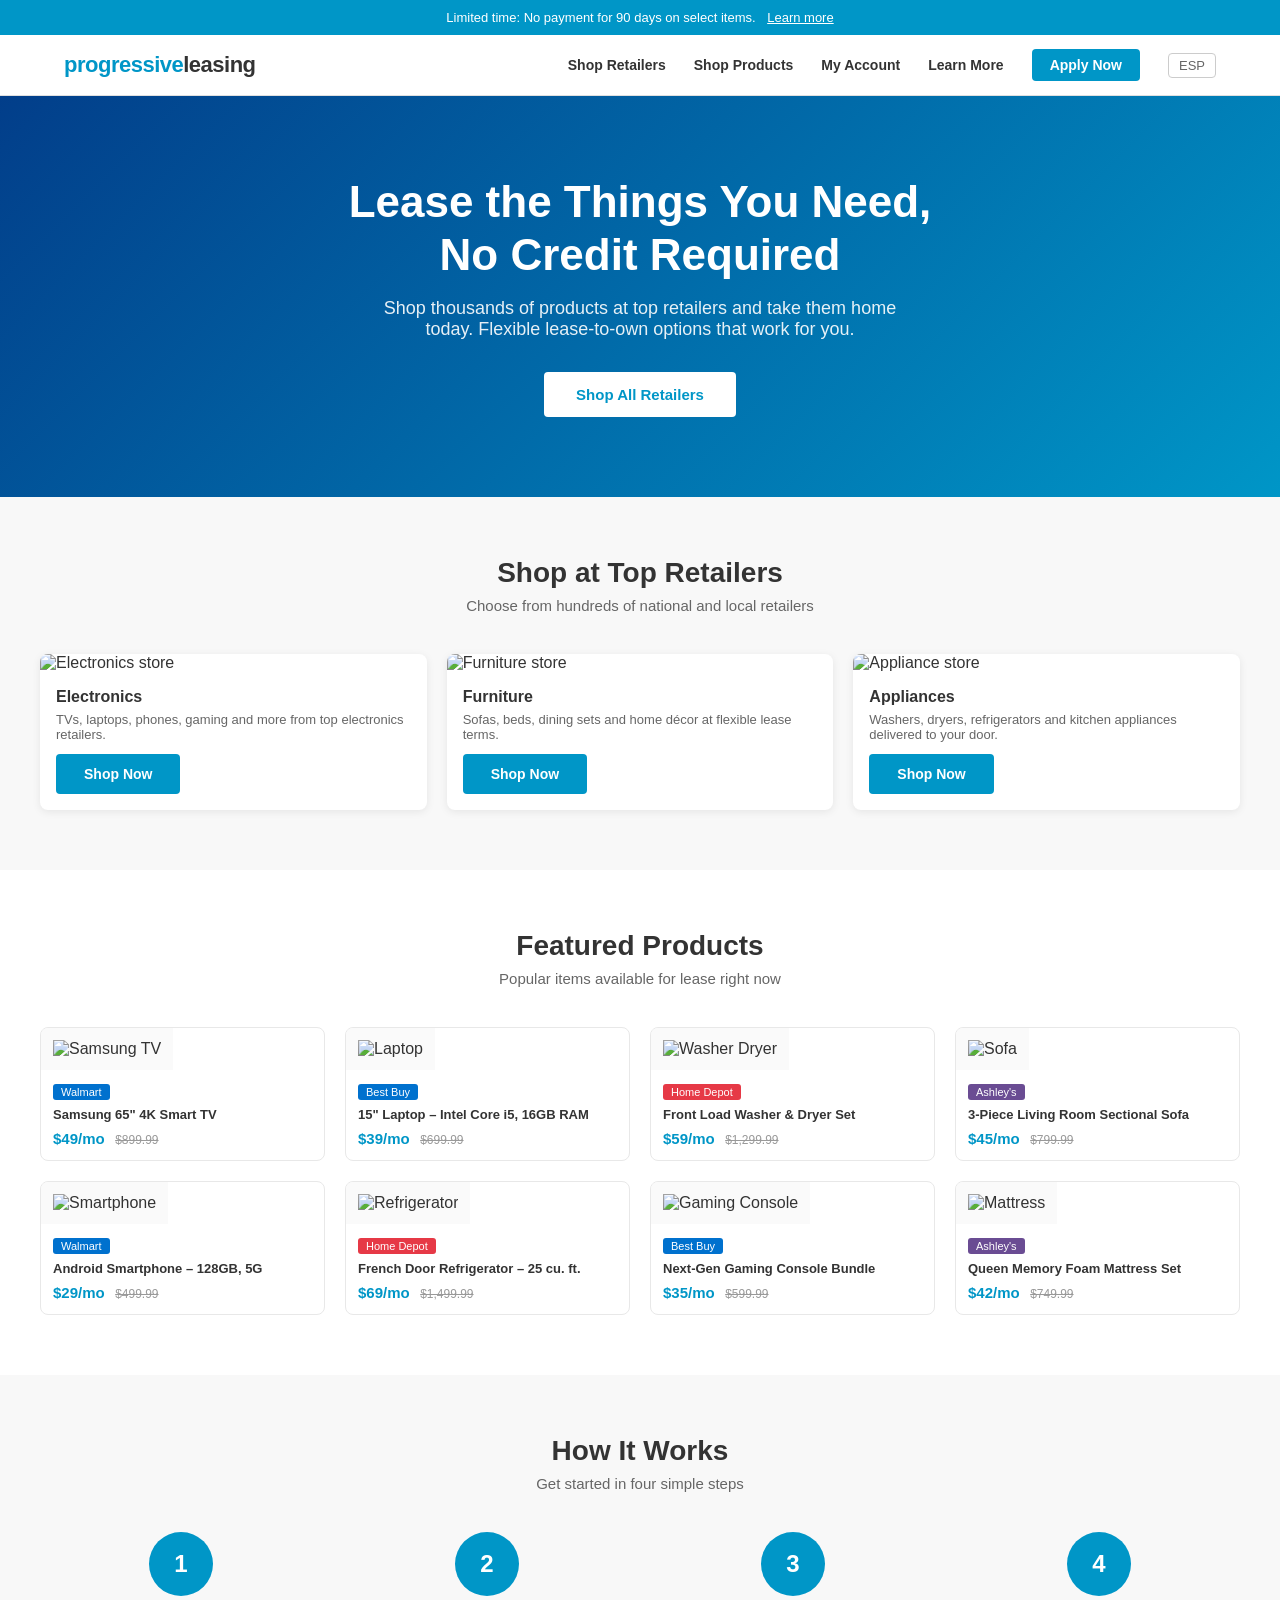
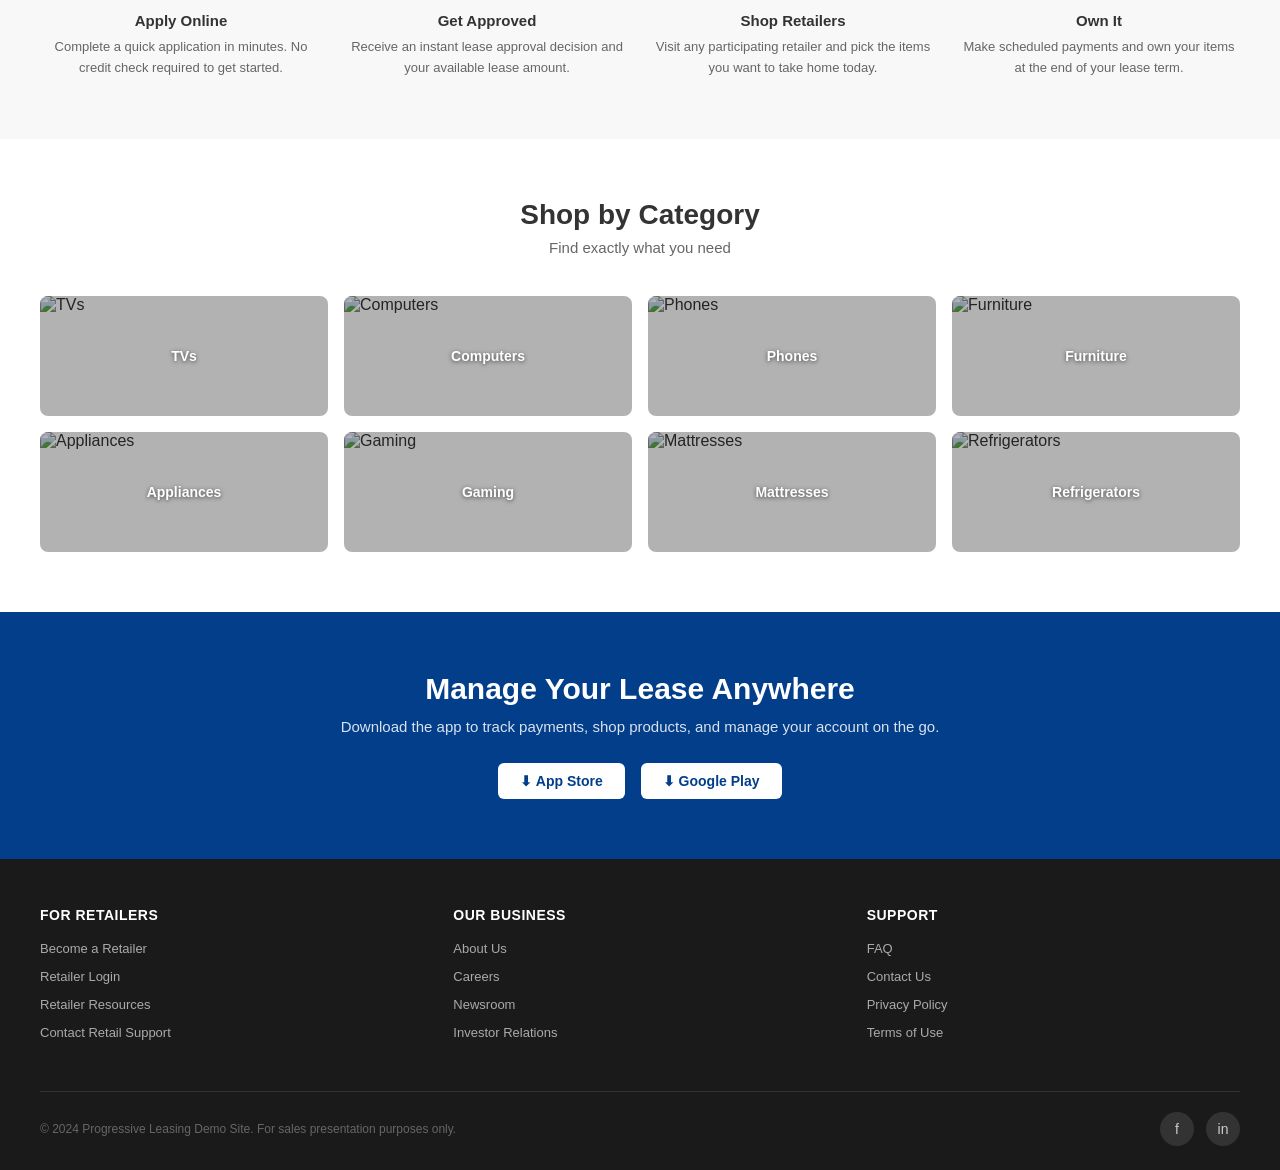
==== v2/index.html @ 6a207741 "Add v2 subfolder with copy of all site assets" ====
<!DOCTYPE html>
<html lang="en">
<head>
  <meta charset="UTF-8">
  <meta name="viewport" content="width=device-width, initial-scale=1.0">
  <title>Progressive Leasing – Lease the Things You Need Today</title>
  <link rel="stylesheet" href="styles.css">
</head>
<body>

  <!-- PROMO BANNER -->
  <div class="promo-banner">
    Limited time: No payment for 90 days on select items. <a href="#">Learn more</a>
  </div>

  <!-- HEADER -->
  <header>
    <div class="header-inner">
      <div class="logo">progressive<span>leasing</span></div>
      <nav>
        <a href="retailers.html">Shop Retailers</a>
        <a href="#">Shop Products</a>
        <a href="#">My Account</a>
        <a href="#">Learn More</a>
        <a href="#" class="nav-cta">Apply Now</a>
        <span class="lang-toggle">ESP</span>
      </nav>
    </div>
  </header>

  <!-- HERO -->
  <section class="hero">
    <h1>Lease the Things You Need,<br>No Credit Required</h1>
    <p>Shop thousands of products at top retailers and take them home today. Flexible lease-to-own options that work for you.</p>
    <a href="retailers.html" class="btn-primary">Shop All Retailers</a>
  </section>

  <!-- FEATURED RETAILERS -->
  <section class="retailers-section">
    <div class="section-inner">
      <h2 class="section-title">Shop at Top Retailers</h2>
      <p class="section-subtitle">Choose from hundreds of national and local retailers</p>
      <div class="retailer-cards">
        <div class="retailer-card">
          <img src="https://images.unsplash.com/photo-1556742049-0cfed4f6a45d?w=600&q=80" alt="Electronics store">
          <div class="retailer-card-body">
            <h3>Electronics</h3>
            <p>TVs, laptops, phones, gaming and more from top electronics retailers.</p>
            <a href="retailers.html" class="btn-green">Shop Now</a>
          </div>
        </div>
        <div class="retailer-card">
          <img src="https://images.unsplash.com/photo-1555041469-a586c61ea9bc?w=600&q=80" alt="Furniture store">
          <div class="retailer-card-body">
            <h3>Furniture</h3>
            <p>Sofas, beds, dining sets and home décor at flexible lease terms.</p>
            <a href="retailers.html" class="btn-green">Shop Now</a>
          </div>
        </div>
        <div class="retailer-card">
          <img src="https://images.unsplash.com/photo-1585771724684-38269d6639fd?w=600&q=80" alt="Appliance store">
          <div class="retailer-card-body">
            <h3>Appliances</h3>
            <p>Washers, dryers, refrigerators and kitchen appliances delivered to your door.</p>
            <a href="retailers.html" class="btn-green">Shop Now</a>
          </div>
        </div>
      </div>
    </div>
  </section>

  <!-- FEATURED PRODUCTS -->
  <section>
    <div class="section-inner">
      <h2 class="section-title">Featured Products</h2>
      <p class="section-subtitle">Popular items available for lease right now</p>
      <div class="product-grid">
        <a href="product-samsung-tv.html" class="product-card">
          <img src="https://images.unsplash.com/photo-1593784991095-a205069470b6?w=400&q=80" alt="Samsung TV">
          <div class="product-card-body">
            <span class="retailer-badge">Walmart</span>
            <h4>Samsung 65" 4K Smart TV</h4>
            <span class="price">$49/mo</span>
            <span class="original-price">$899.99</span>
          </div>
        </a>
        <div class="product-card">
          <img src="https://images.unsplash.com/photo-1496181133206-80ce9b88a853?w=400&q=80" alt="Laptop">
          <div class="product-card-body">
            <span class="retailer-badge">Best Buy</span>
            <h4>15" Laptop – Intel Core i5, 16GB RAM</h4>
            <span class="price">$39/mo</span>
            <span class="original-price">$699.99</span>
          </div>
        </div>
        <div class="product-card">
          <img src="https://images.unsplash.com/photo-1585771724684-38269d6639fd?w=400&q=80" alt="Washer Dryer">
          <div class="product-card-body">
            <span class="retailer-badge" style="background:#e63946;">Home Depot</span>
            <h4>Front Load Washer & Dryer Set</h4>
            <span class="price">$59/mo</span>
            <span class="original-price">$1,299.99</span>
          </div>
        </div>
        <div class="product-card">
          <img src="https://images.unsplash.com/photo-1555041469-a586c61ea9bc?w=400&q=80" alt="Sofa">
          <div class="product-card-body">
            <span class="retailer-badge" style="background:#6a4c93;">Ashley's</span>
            <h4>3-Piece Living Room Sectional Sofa</h4>
            <span class="price">$45/mo</span>
            <span class="original-price">$799.99</span>
          </div>
        </div>
        <div class="product-card">
          <img src="https://images.unsplash.com/photo-1511707171634-5f897ff02aa9?w=400&q=80" alt="Smartphone">
          <div class="product-card-body">
            <span class="retailer-badge">Walmart</span>
            <h4>Android Smartphone – 128GB, 5G</h4>
            <span class="price">$29/mo</span>
            <span class="original-price">$499.99</span>
          </div>
        </div>
        <div class="product-card">
          <img src="https://images.unsplash.com/photo-1600585152220-90363fe7e115?w=400&q=80" alt="Refrigerator">
          <div class="product-card-body">
            <span class="retailer-badge" style="background:#e63946;">Home Depot</span>
            <h4>French Door Refrigerator – 25 cu. ft.</h4>
            <span class="price">$69/mo</span>
            <span class="original-price">$1,499.99</span>
          </div>
        </div>
        <div class="product-card">
          <img src="https://images.unsplash.com/photo-1593642632559-0c6d3fc62b89?w=400&q=80" alt="Gaming Console">
          <div class="product-card-body">
            <span class="retailer-badge">Best Buy</span>
            <h4>Next-Gen Gaming Console Bundle</h4>
            <span class="price">$35/mo</span>
            <span class="original-price">$599.99</span>
          </div>
        </div>
        <div class="product-card">
          <img src="https://images.unsplash.com/photo-1505693416388-ac5ce068fe85?w=400&q=80" alt="Mattress">
          <div class="product-card-body">
            <span class="retailer-badge" style="background:#6a4c93;">Ashley's</span>
            <h4>Queen Memory Foam Mattress Set</h4>
            <span class="price">$42/mo</span>
            <span class="original-price">$749.99</span>
          </div>
        </div>
      </div>
    </div>
  </section>

  <!-- HOW IT WORKS -->
  <section class="how-it-works">
    <div class="section-inner">
      <h2 class="section-title">How It Works</h2>
      <p class="section-subtitle">Get started in four simple steps</p>
      <div class="steps">
        <div class="step">
          <div class="step-icon">1</div>
          <h3>Apply Online</h3>
          <p>Complete a quick application in minutes. No credit check required to get started.</p>
        </div>
        <div class="step">
          <div class="step-icon">2</div>
          <h3>Get Approved</h3>
          <p>Receive an instant lease approval decision and your available lease amount.</p>
        </div>
        <div class="step">
          <div class="step-icon">3</div>
          <h3>Shop Retailers</h3>
          <p>Visit any participating retailer and pick the items you want to take home today.</p>
        </div>
        <div class="step">
          <div class="step-icon">4</div>
          <h3>Own It</h3>
          <p>Make scheduled payments and own your items at the end of your lease term.</p>
        </div>
      </div>
    </div>
  </section>

  <!-- CATEGORIES -->
  <section>
    <div class="section-inner">
      <h2 class="section-title">Shop by Category</h2>
      <p class="section-subtitle">Find exactly what you need</p>
      <div class="categories">
        <div class="category-tile">
          <img src="https://images.unsplash.com/photo-1593784991095-a205069470b6?w=400&q=80" alt="TVs">
          <div class="overlay">TVs</div>
        </div>
        <div class="category-tile">
          <img src="https://images.unsplash.com/photo-1496181133206-80ce9b88a853?w=400&q=80" alt="Computers">
          <div class="overlay">Computers</div>
        </div>
        <div class="category-tile">
          <img src="https://images.unsplash.com/photo-1511707171634-5f897ff02aa9?w=400&q=80" alt="Phones">
          <div class="overlay">Phones</div>
        </div>
        <div class="category-tile">
          <img src="https://images.unsplash.com/photo-1555041469-a586c61ea9bc?w=400&q=80" alt="Furniture">
          <div class="overlay">Furniture</div>
        </div>
        <div class="category-tile">
          <img src="https://images.unsplash.com/photo-1585771724684-38269d6639fd?w=400&q=80" alt="Appliances">
          <div class="overlay">Appliances</div>
        </div>
        <div class="category-tile">
          <img src="https://images.unsplash.com/photo-1593642632559-0c6d3fc62b89?w=400&q=80" alt="Gaming">
          <div class="overlay">Gaming</div>
        </div>
        <div class="category-tile">
          <img src="https://images.unsplash.com/photo-1505693416388-ac5ce068fe85?w=400&q=80" alt="Mattresses">
          <div class="overlay">Mattresses</div>
        </div>
        <div class="category-tile">
          <img src="https://images.unsplash.com/photo-1600585152220-90363fe7e115?w=400&q=80" alt="Refrigerators">
          <div class="overlay">Refrigerators</div>
        </div>
      </div>
    </div>
  </section>

  <!-- APP PROMO -->
  <section class="app-promo">
    <div class="section-inner">
      <h2>Manage Your Lease Anywhere</h2>
      <p>Download the app to track payments, shop products, and manage your account on the go.</p>
      <div class="app-buttons">
        <a href="#" class="app-btn">&#x2B07; App Store</a>
        <a href="#" class="app-btn">&#x2B07; Google Play</a>
      </div>
    </div>
  </section>

  <!-- FOOTER -->
  <footer>
    <div class="footer-inner">
      <div class="footer-grid">
        <div class="footer-col">
          <h4>For Retailers</h4>
          <ul>
            <li><a href="#">Become a Retailer</a></li>
            <li><a href="#">Retailer Login</a></li>
            <li><a href="#">Retailer Resources</a></li>
            <li><a href="#">Contact Retail Support</a></li>
          </ul>
        </div>
        <div class="footer-col">
          <h4>Our Business</h4>
          <ul>
            <li><a href="#">About Us</a></li>
            <li><a href="#">Careers</a></li>
            <li><a href="#">Newsroom</a></li>
            <li><a href="#">Investor Relations</a></li>
          </ul>
        </div>
        <div class="footer-col">
          <h4>Support</h4>
          <ul>
            <li><a href="#">FAQ</a></li>
            <li><a href="#">Contact Us</a></li>
            <li><a href="#">Privacy Policy</a></li>
            <li><a href="#">Terms of Use</a></li>
          </ul>
        </div>
      </div>
      <div class="footer-bottom">
        <p>&copy; 2024 Progressive Leasing Demo Site. For sales presentation purposes only.</p>
        <div class="social-links">
          <a href="#">f</a>
          <a href="#">in</a>
        </div>
      </div>
    </div>
  </footer>

</body>
</html>
---- v2/styles.css ----
* {
  box-sizing: border-box;
  margin: 0;
  padding: 0;
}

body {
  font-family: 'Helvetica Neue', Arial, sans-serif;
  color: #333;
  background: #fff;
}

a {
  text-decoration: none;
  color: inherit;
}

/* ── HEADER ── */
header {
  background: #fff;
  border-bottom: 1px solid #e0e0e0;
  position: sticky;
  top: 0;
  z-index: 100;
}

.header-inner {
  max-width: 1200px;
  margin: 0 auto;
  display: flex;
  align-items: center;
  justify-content: space-between;
  padding: 14px 24px;
}

.logo {
  font-size: 22px;
  font-weight: 800;
  color: #0096c7;
  letter-spacing: -0.5px;
}

.logo span {
  color: #333;
}

nav {
  display: flex;
  gap: 28px;
  align-items: center;
}

nav a {
  font-size: 14px;
  font-weight: 600;
  color: #333;
  transition: color 0.2s;
}

nav a:hover {
  color: #0096c7;
}

.nav-cta {
  background: #0096c7;
  color: #fff !important;
  padding: 8px 18px;
  border-radius: 4px;
  font-size: 14px;
  font-weight: 600;
}

.nav-cta:hover {
  background: #0077a8 !important;
  color: #fff !important;
}

.lang-toggle {
  font-size: 13px;
  color: #666;
  cursor: pointer;
  border: 1px solid #ccc;
  padding: 4px 10px;
  border-radius: 4px;
}

/* ── PROMO BANNER ── */
.promo-banner {
  background: #0096c7;
  color: #fff;
  text-align: center;
  padding: 10px;
  font-size: 13px;
  font-weight: 500;
}

.promo-banner a {
  color: #fff;
  text-decoration: underline;
  margin-left: 8px;
}

/* ── HERO ── */
.hero {
  background: linear-gradient(135deg, #023e8a 0%, #0096c7 100%);
  color: #fff;
  padding: 80px 24px;
  text-align: center;
}

.hero h1 {
  font-size: 44px;
  font-weight: 800;
  margin-bottom: 16px;
  line-height: 1.2;
}

.hero p {
  font-size: 18px;
  margin-bottom: 32px;
  opacity: 0.9;
  max-width: 560px;
  margin-left: auto;
  margin-right: auto;
}

.btn-primary {
  display: inline-block;
  background: #fff;
  color: #0096c7;
  padding: 14px 32px;
  border-radius: 4px;
  font-weight: 700;
  font-size: 15px;
  transition: background 0.2s;
}

.btn-primary:hover {
  background: #f0f0f0;
}

.btn-green {
  display: inline-block;
  background: #0096c7;
  color: #fff;
  padding: 12px 28px;
  border-radius: 4px;
  font-weight: 700;
  font-size: 14px;
  transition: background 0.2s;
}

.btn-green:hover {
  background: #0077a8;
}

.btn-outline {
  display: inline-block;
  border: 2px solid #0096c7;
  color: #0096c7;
  padding: 10px 24px;
  border-radius: 4px;
  font-weight: 600;
  font-size: 14px;
  transition: all 0.2s;
}

.btn-outline:hover {
  background: #0096c7;
  color: #fff;
}

/* ── SECTION SHARED ── */
section {
  padding: 60px 24px;
}

.section-inner {
  max-width: 1200px;
  margin: 0 auto;
}

.section-title {
  font-size: 28px;
  font-weight: 700;
  margin-bottom: 8px;
  text-align: center;
}

.section-subtitle {
  font-size: 15px;
  color: #666;
  text-align: center;
  margin-bottom: 40px;
}

/* ── FEATURED RETAILERS ── */
.retailers-section {
  background: #f8f8f8;
}

.retailer-cards {
  display: grid;
  grid-template-columns: repeat(3, 1fr);
  gap: 20px;
}

.retailer-card {
  background: #fff;
  border-radius: 8px;
  overflow: hidden;
  box-shadow: 0 2px 8px rgba(0,0,0,0.08);
  transition: transform 0.2s, box-shadow 0.2s;
}

.retailer-card:hover {
  transform: translateY(-3px);
  box-shadow: 0 6px 18px rgba(0,0,0,0.12);
}

.retailer-card img {
  width: 100%;
  height: 160px;
  object-fit: cover;
}

.retailer-card-body {
  padding: 16px;
}

.retailer-card-body h3 {
  font-size: 16px;
  font-weight: 700;
  margin-bottom: 6px;
}

.retailer-card-body p {
  font-size: 13px;
  color: #666;
  margin-bottom: 12px;
}

/* ── PRODUCT GRID ── */
.product-grid {
  display: grid;
  grid-template-columns: repeat(4, 1fr);
  gap: 20px;
}

.product-card {
  border: 1px solid #e8e8e8;
  border-radius: 8px;
  overflow: hidden;
  transition: box-shadow 0.2s;
}

.product-card:hover {
  box-shadow: 0 4px 16px rgba(0,0,0,0.1);
}

.product-card img {
  width: 100%;
  height: 180px;
  object-fit: contain;
  padding: 12px;
  background: #fafafa;
}

.product-card-body {
  padding: 12px;
}

.product-card-body .retailer-badge {
  font-size: 11px;
  color: #fff;
  background: #0071ce;
  padding: 2px 8px;
  border-radius: 3px;
  display: inline-block;
  margin-bottom: 6px;
}

.product-card-body h4 {
  font-size: 13px;
  font-weight: 600;
  margin-bottom: 6px;
  line-height: 1.4;
}

.product-card-body .price {
  font-size: 15px;
  font-weight: 700;
  color: #0096c7;
}

.product-card-body .original-price {
  font-size: 12px;
  color: #999;
  text-decoration: line-through;
  margin-left: 6px;
}

/* ── HOW IT WORKS ── */
.how-it-works {
  background: #f8f8f8;
}

.steps {
  display: grid;
  grid-template-columns: repeat(4, 1fr);
  gap: 24px;
  text-align: center;
}

.step-icon {
  width: 64px;
  height: 64px;
  background: #0096c7;
  border-radius: 50%;
  display: flex;
  align-items: center;
  justify-content: center;
  margin: 0 auto 16px;
  font-size: 24px;
  color: #fff;
  font-weight: 700;
}

.step h3 {
  font-size: 15px;
  font-weight: 700;
  margin-bottom: 8px;
}

.step p {
  font-size: 13px;
  color: #666;
  line-height: 1.6;
}

/* ── CATEGORY TILES ── */
.categories {
  display: grid;
  grid-template-columns: repeat(4, 1fr);
  gap: 16px;
}

.category-tile {
  border-radius: 8px;
  overflow: hidden;
  position: relative;
  cursor: pointer;
  height: 120px;
  display: flex;
  align-items: center;
  justify-content: center;
}

.category-tile img {
  width: 100%;
  height: 100%;
  object-fit: cover;
  position: absolute;
  top: 0;
  left: 0;
}

.category-tile .overlay {
  position: relative;
  z-index: 2;
  color: #fff;
  font-weight: 700;
  font-size: 14px;
  text-shadow: 0 1px 4px rgba(0,0,0,0.6);
  background: rgba(0,0,0,0.3);
  width: 100%;
  height: 100%;
  display: flex;
  align-items: center;
  justify-content: center;
}

/* ── APP PROMO ── */
.app-promo {
  background: #023e8a;
  color: #fff;
  text-align: center;
}

.app-promo h2 {
  font-size: 30px;
  font-weight: 700;
  margin-bottom: 12px;
}

.app-promo p {
  font-size: 15px;
  opacity: 0.85;
  margin-bottom: 28px;
}

.app-buttons {
  display: flex;
  gap: 16px;
  justify-content: center;
  flex-wrap: wrap;
}

.app-btn {
  background: #fff;
  color: #023e8a;
  padding: 10px 22px;
  border-radius: 6px;
  font-weight: 700;
  font-size: 14px;
  display: flex;
  align-items: center;
  gap: 8px;
}

/* ── RETAILERS PAGE ── */
.retailers-grid {
  display: grid;
  grid-template-columns: repeat(4, 1fr);
  gap: 24px;
  margin-bottom: 40px;
}

.retailer-logo-card {
  border: 1px solid #e8e8e8;
  border-radius: 8px;
  padding: 28px 16px;
  display: flex;
  align-items: center;
  justify-content: center;
  background: #fff;
  transition: box-shadow 0.2s;
  min-height: 110px;
}

.retailer-logo-card:hover {
  box-shadow: 0 4px 16px rgba(0,0,0,0.1);
}

.retailer-logo-card span {
  font-size: 18px;
  font-weight: 700;
  color: #333;
}

.search-bar {
  display: flex;
  max-width: 480px;
  margin: 0 auto 40px;
}

.search-bar input {
  flex: 1;
  padding: 12px 16px;
  border: 1px solid #ccc;
  border-right: none;
  border-radius: 4px 0 0 4px;
  font-size: 14px;
  outline: none;
}

.search-bar button {
  background: #0096c7;
  color: #fff;
  border: none;
  padding: 12px 20px;
  border-radius: 0 4px 4px 0;
  cursor: pointer;
  font-weight: 600;
}

/* ── PRODUCT DETAIL PAGE ── */
.product-detail {
  padding: 40px 24px;
}

.product-detail-inner {
  max-width: 1200px;
  margin: 0 auto;
  display: grid;
  grid-template-columns: 1fr 1fr;
  gap: 48px;
  align-items: start;
}

.product-images {
  display: flex;
  flex-direction: column;
  gap: 12px;
}

.product-main-image {
  border: 1px solid #e8e8e8;
  border-radius: 8px;
  overflow: hidden;
  background: #fafafa;
  display: flex;
  align-items: center;
  justify-content: center;
  padding: 24px;
  min-height: 380px;
}

.product-main-image img {
  max-width: 100%;
  max-height: 340px;
  object-fit: contain;
}

.product-thumbs {
  display: flex;
  gap: 10px;
}

.product-thumbs img {
  width: 72px;
  height: 72px;
  object-fit: contain;
  border: 1px solid #e8e8e8;
  border-radius: 6px;
  padding: 4px;
  cursor: pointer;
}

.product-thumbs img:hover {
  border-color: #0096c7;
}

.product-info h1 {
  font-size: 24px;
  font-weight: 700;
  margin-bottom: 8px;
  line-height: 1.3;
}

.product-info .brand {
  font-size: 14px;
  color: #666;
  margin-bottom: 16px;
}

.availability-badge {
  display: inline-block;
  background: #0071ce;
  color: #fff;
  padding: 4px 12px;
  border-radius: 4px;
  font-size: 13px;
  font-weight: 600;
  margin-bottom: 20px;
}

.product-pricing {
  margin-bottom: 24px;
}

.product-pricing .lease-label {
  font-size: 13px;
  color: #666;
  margin-bottom: 4px;
}

.product-pricing .lease-amount {
  font-size: 36px;
  font-weight: 800;
  color: #0096c7;
}

.product-pricing .lease-period {
  font-size: 14px;
  color: #666;
  margin-left: 4px;
}

.product-pricing .retail-price {
  font-size: 14px;
  color: #999;
  margin-top: 4px;
}

.product-pricing .retail-price span {
  text-decoration: line-through;
}

.lease-cta {
  width: 100%;
  background: #0096c7;
  color: #fff;
  border: none;
  padding: 16px;
  border-radius: 6px;
  font-size: 16px;
  font-weight: 700;
  cursor: pointer;
  margin-bottom: 12px;
  transition: background 0.2s;
}

.lease-cta:hover {
  background: #0077a8;
}

.product-features {
  margin-top: 28px;
  border-top: 1px solid #e8e8e8;
  padding-top: 20px;
}

.product-features h3 {
  font-size: 16px;
  font-weight: 700;
  margin-bottom: 12px;
}

.product-features ul {
  list-style: none;
  padding: 0;
}

.product-features ul li {
  font-size: 14px;
  color: #555;
  padding: 6px 0;
  border-bottom: 1px solid #f0f0f0;
  display: flex;
  gap: 8px;
}

.product-features ul li::before {
  content: "✓";
  color: #0096c7;
  font-weight: 700;
}

/* ── RELATED PRODUCTS ── */
.related-products {
  background: #f8f8f8;
  padding: 40px 24px;
}

.related-scroll {
  display: flex;
  gap: 16px;
  overflow-x: auto;
  padding-bottom: 12px;
}

.related-scroll::-webkit-scrollbar {
  height: 4px;
}

.related-scroll::-webkit-scrollbar-thumb {
  background: #ccc;
  border-radius: 4px;
}

/* ── FOOTER ── */
footer {
  background: #1a1a1a;
  color: #ccc;
  padding: 48px 24px 24px;
}

.footer-inner {
  max-width: 1200px;
  margin: 0 auto;
}

.footer-grid {
  display: grid;
  grid-template-columns: repeat(3, 1fr);
  gap: 40px;
  margin-bottom: 40px;
}

.footer-col h4 {
  font-size: 14px;
  font-weight: 700;
  color: #fff;
  margin-bottom: 16px;
  text-transform: uppercase;
  letter-spacing: 0.5px;
}

.footer-col ul {
  list-style: none;
}

.footer-col ul li {
  margin-bottom: 10px;
}

.footer-col ul li a {
  font-size: 13px;
  color: #aaa;
  transition: color 0.2s;
}

.footer-col ul li a:hover {
  color: #fff;
}

.footer-bottom {
  border-top: 1px solid #333;
  padding-top: 20px;
  display: flex;
  justify-content: space-between;
  align-items: center;
  flex-wrap: wrap;
  gap: 12px;
}

.footer-bottom p {
  font-size: 12px;
  color: #666;
}

.social-links {
  display: flex;
  gap: 12px;
}

.social-links a {
  width: 34px;
  height: 34px;
  background: #333;
  border-radius: 50%;
  display: flex;
  align-items: center;
  justify-content: center;
  font-size: 14px;
  color: #ccc;
  transition: background 0.2s;
}

.social-links a:hover {
  background: #0096c7;
  color: #fff;
}

/* ── RESPONSIVE ── */
@media (max-width: 768px) {
  .retailer-cards,
  .product-grid,
  .steps,
  .categories,
  .retailers-grid {
    grid-template-columns: repeat(2, 1fr);
  }

  .product-detail-inner {
    grid-template-columns: 1fr;
  }

  .footer-grid {
    grid-template-columns: 1fr;
  }

  .hero h1 {
    font-size: 28px;
  }

  nav {
    gap: 14px;
  }
}
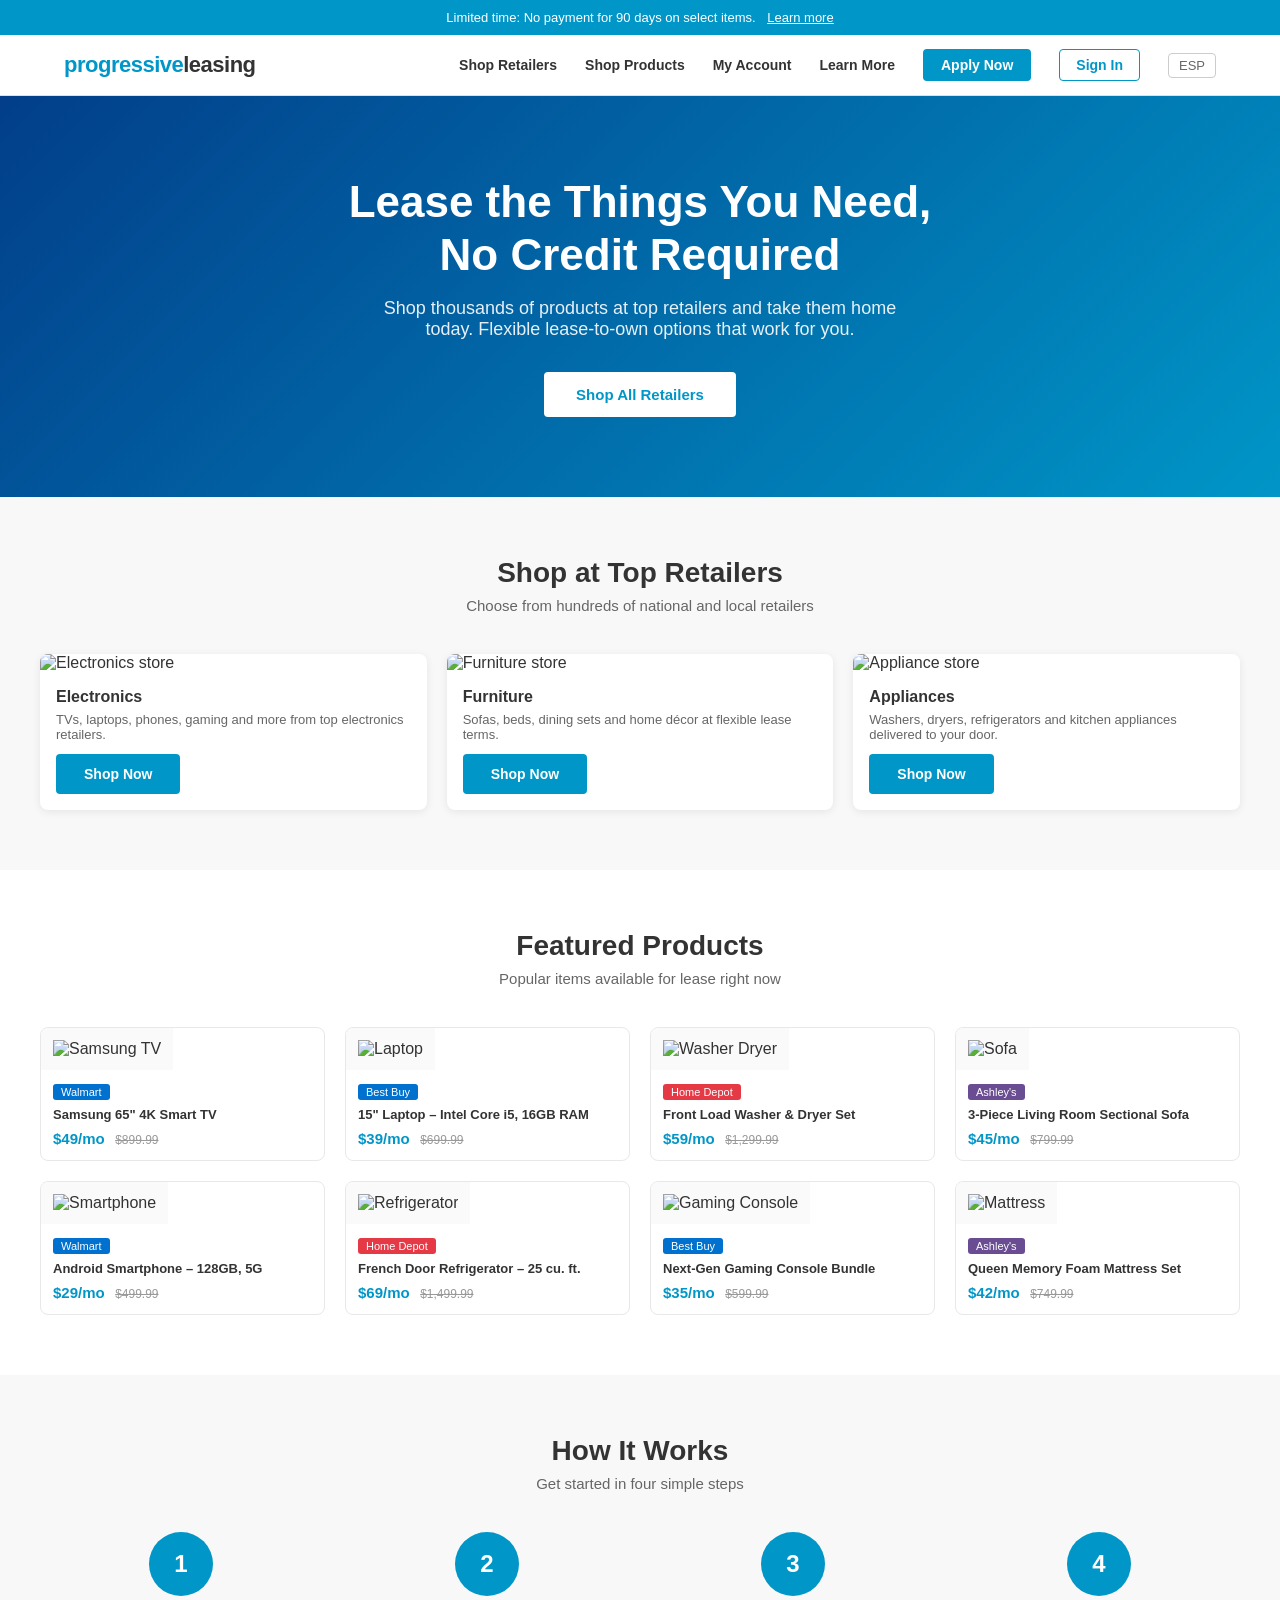
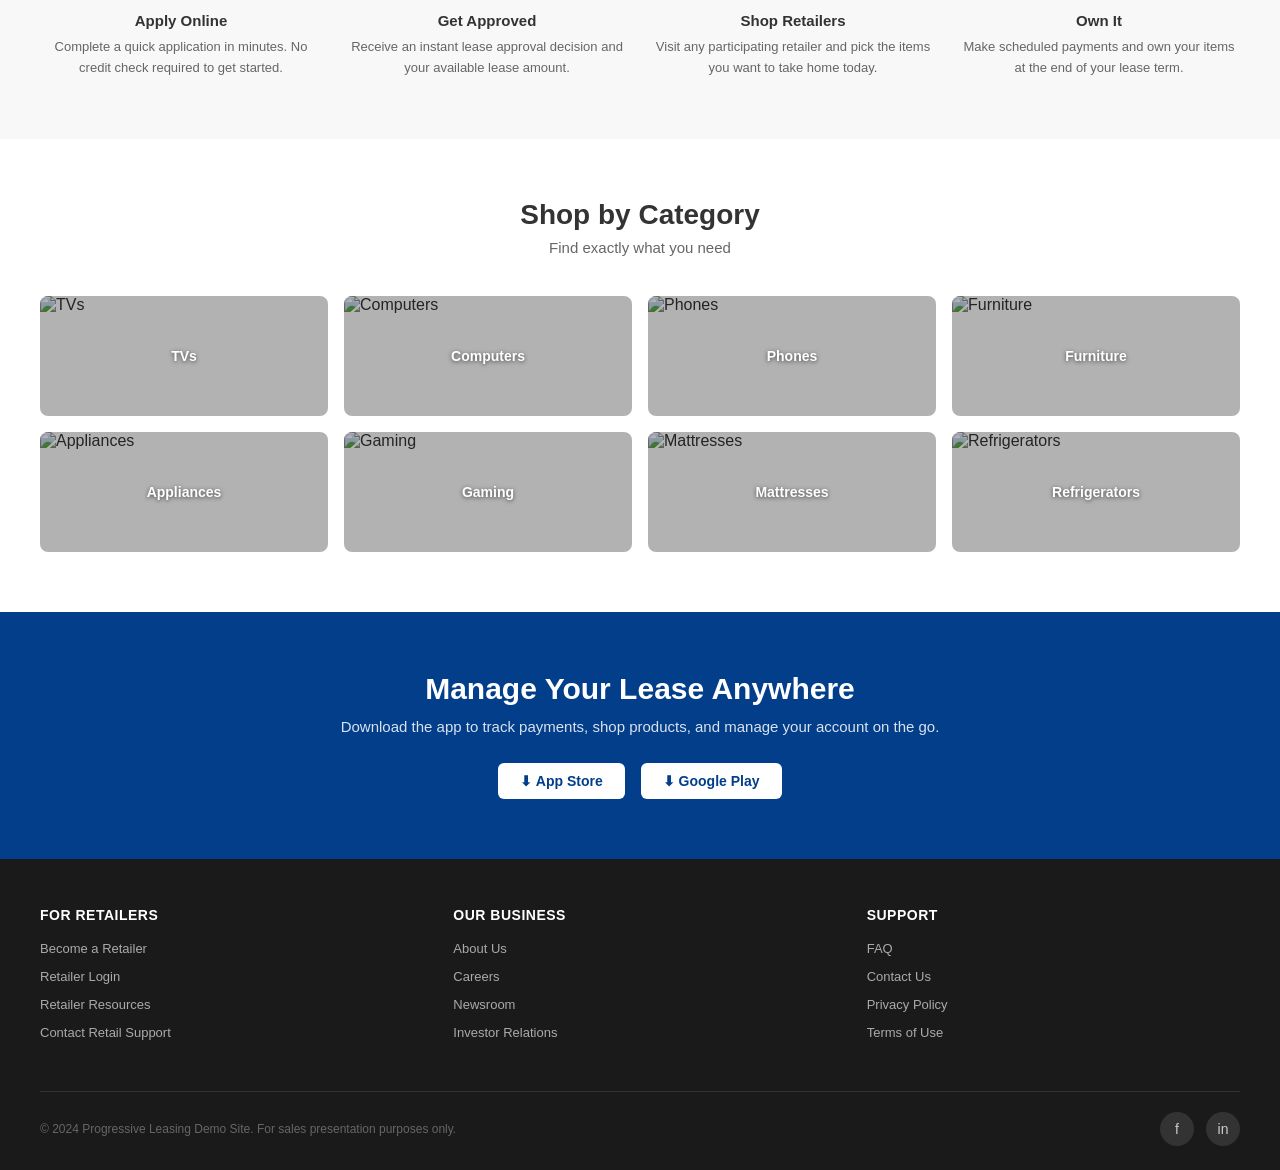
==== commit 882cac8e: "v2: Full Amperity integration - Profile API, 3 event types, login modal, cross-sell panel" ====
--- a/v2/index.html
+++ b/v2/index.html
@@ -5,6 +5,7 @@
   <meta name="viewport" content="width=device-width, initial-scale=1.0">
   <title>Progressive Leasing – Lease the Things You Need Today</title>
   <link rel="stylesheet" href="styles.css">
+  <script src="tracker.js" defer></script>
 </head>
 <body>
 
@@ -23,6 +24,7 @@
         <a href="#">My Account</a>
         <a href="#">Learn More</a>
         <a href="#" class="nav-cta">Apply Now</a>
+        <button id="amp-nav-login-btn" onclick="AmpTracker.showLoginModal()" style="background:none;border:1px solid #0096c7;color:#0096c7;padding:7px 16px;border-radius:4px;font-size:14px;font-weight:600;cursor:pointer;">Sign In</button>
         <span class="lang-toggle">ESP</span>
       </nav>
     </div>
@@ -34,6 +36,9 @@
     <p>Shop thousands of products at top retailers and take them home today. Flexible lease-to-own options that work for you.</p>
     <a href="retailers.html" class="btn-primary">Shop All Retailers</a>
   </section>
+
+  <!-- AMPERITY PROFILE PANEL -->
+  <div id="amp-profile-panel" style="display:none; max-width:1200px; margin:0 auto; padding:24px 24px 0;"></div>
 
   <!-- FEATURED RETAILERS -->
   <section class="retailers-section">
